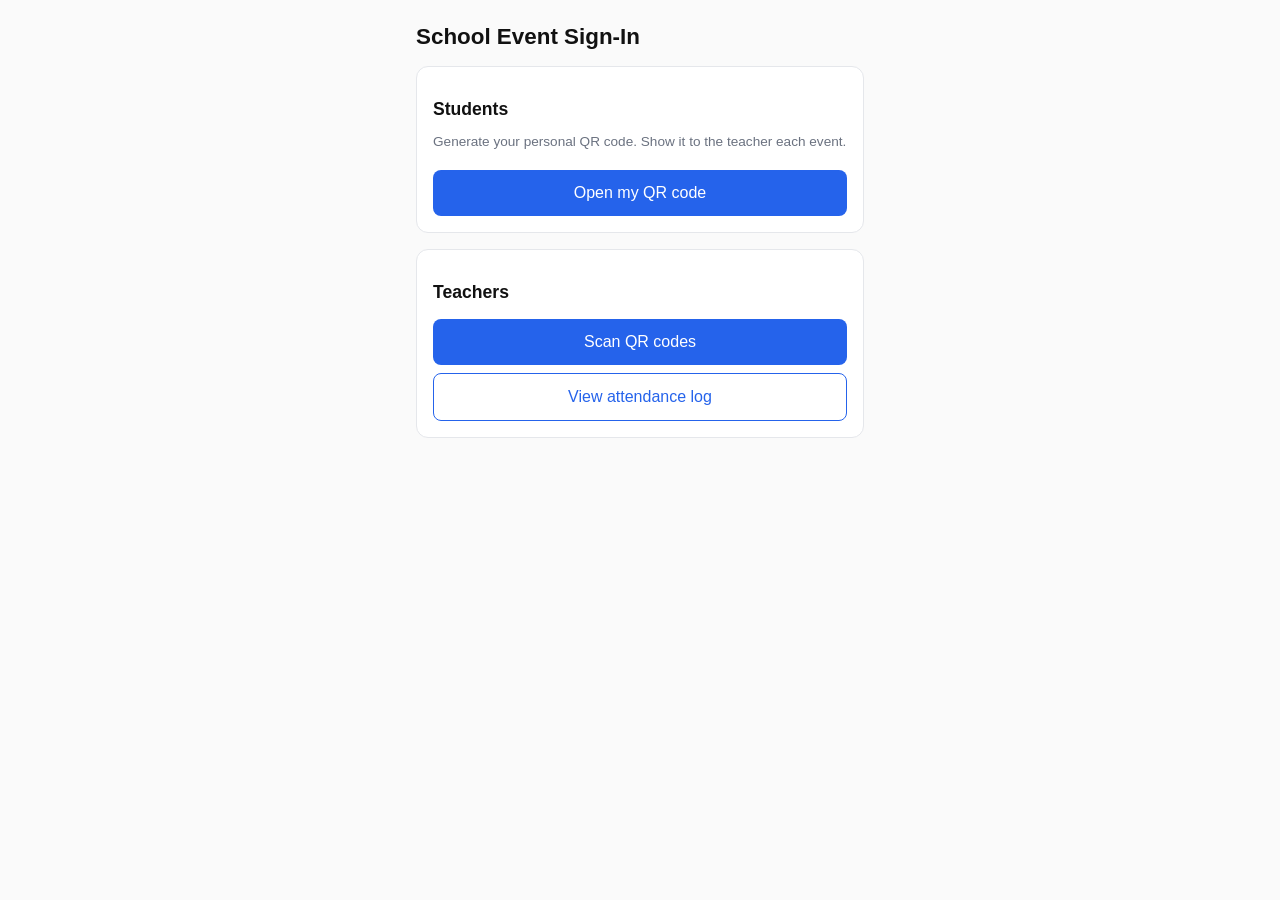
==== static/index.html @ 312b409c "Add FastAPI QR sign-in app - /me: students generate a stored key + QR (name+key payload). - /scan: t" ====
<!doctype html>
<html lang="en">
<head>
  <meta charset="utf-8">
  <meta name="viewport" content="width=device-width, initial-scale=1, viewport-fit=cover">
  <title>Sign-In</title>
  <link rel="stylesheet" href="/static/style.css">
</head>
<body>
  <main>
    <h1>School Event Sign-In</h1>
    <div class="card">
      <h2>Students</h2>
      <p class="muted">Generate your personal QR code. Show it to the teacher each event.</p>
      <a href="/me"><button>Open my QR code</button></a>
    </div>
    <div class="card">
      <h2>Teachers</h2>
      <a href="/scan"><button>Scan QR codes</button></a>
      <a href="/log"><button class="secondary">View attendance log</button></a>
    </div>
  </main>
</body>
</html>
---- static/style.css ----
:root {
  color-scheme: light dark;
  --fg: #111;
  --bg: #fafafa;
  --card: #fff;
  --accent: #2563eb;
  --ok: #15803d;
  --warn: #b45309;
  --err: #b91c1c;
  --border: #e5e7eb;
}
@media (prefers-color-scheme: dark) {
  :root {
    --fg: #f1f5f9;
    --bg: #0f172a;
    --card: #1e293b;
    --border: #334155;
  }
}
* { box-sizing: border-box; }
html, body {
  margin: 0;
  font-family: -apple-system, BlinkMacSystemFont, "Segoe UI", Roboto, sans-serif;
  background: var(--bg);
  color: var(--fg);
  font-size: 16px;
}
main {
  max-width: 480px;
  margin: 0 auto;
  padding: 16px;
}
h1 { font-size: 1.4rem; margin: 8px 0 16px; }
h2 { font-size: 1.1rem; margin: 16px 0 8px; }
.card {
  background: var(--card);
  border: 1px solid var(--border);
  border-radius: 12px;
  padding: 16px;
  margin-bottom: 16px;
}
label { display: block; font-size: 0.9rem; margin-bottom: 4px; }
input[type=text], input[type=password] {
  width: 100%;
  padding: 12px;
  font-size: 1rem;
  border: 1px solid var(--border);
  border-radius: 8px;
  background: var(--bg);
  color: var(--fg);
}
button {
  width: 100%;
  padding: 14px;
  font-size: 1rem;
  background: var(--accent);
  color: white;
  border: none;
  border-radius: 8px;
  cursor: pointer;
  margin-top: 8px;
}
button.secondary { background: transparent; color: var(--accent); border: 1px solid var(--accent); }
button:disabled { opacity: 0.5; }
.qr { display: flex; justify-content: center; padding: 16px; background: white; border-radius: 12px; }
.qr img, .qr canvas { width: 100%; max-width: 320px; height: auto; }
.muted { color: #6b7280; font-size: 0.85rem; }
.status { padding: 12px; border-radius: 8px; margin: 8px 0; font-weight: 500; }
.status.ok { background: rgba(21, 128, 61, 0.15); color: var(--ok); }
.status.warn { background: rgba(180, 83, 9, 0.15); color: var(--warn); }
.status.err { background: rgba(185, 28, 28, 0.15); color: var(--err); }
nav a { display: inline-block; margin-right: 12px; color: var(--accent); }
#reader { width: 100%; }
table { width: 100%; border-collapse: collapse; font-size: 0.9rem; }
th, td { text-align: left; padding: 8px 4px; border-bottom: 1px solid var(--border); }
ul.signins { list-style: none; padding: 0; margin: 0; }
ul.signins li { padding: 8px 0; border-bottom: 1px solid var(--border); display: flex; justify-content: space-between; }
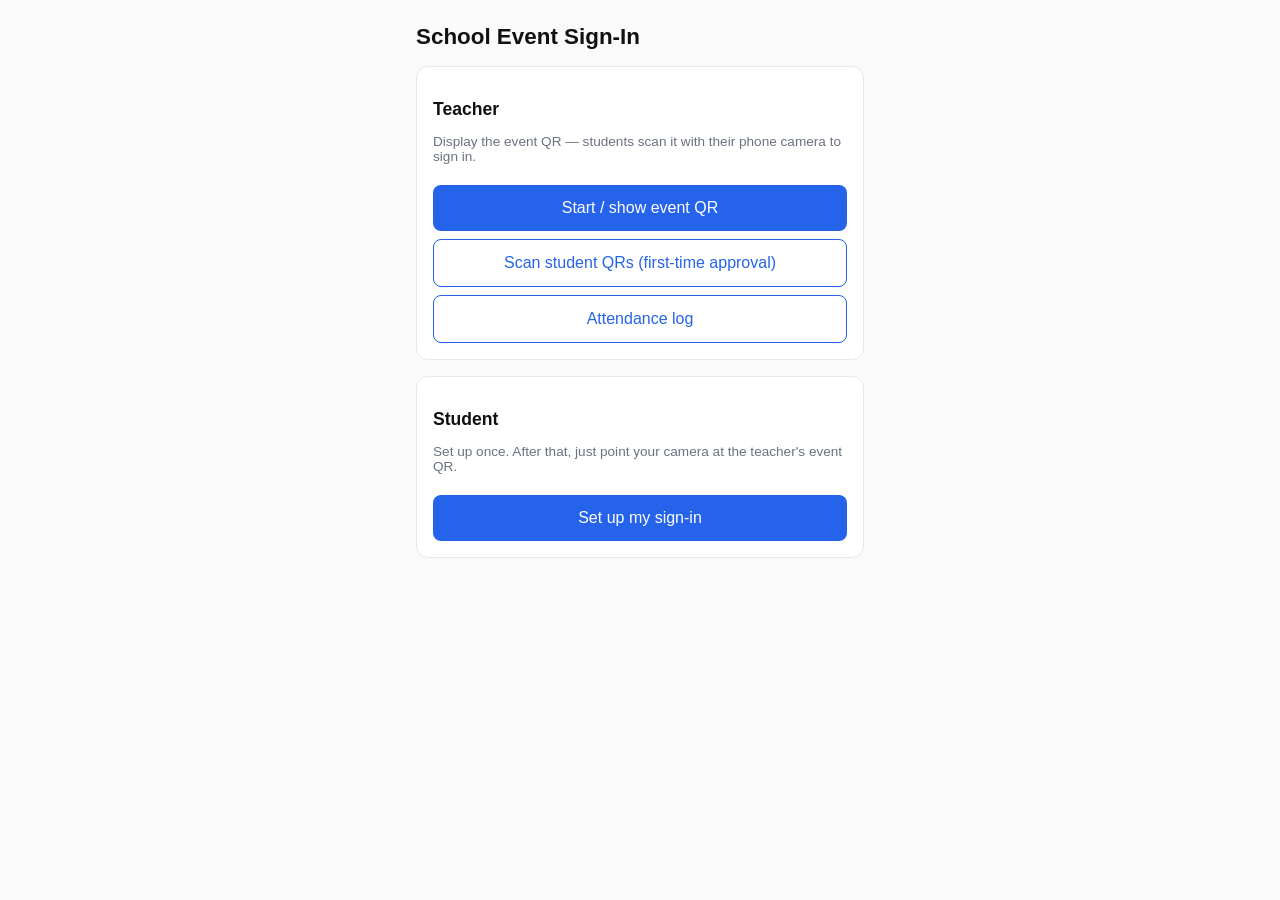
==== commit a237ccad: "Add event-QR flow as default sign-in path Teacher opens /event, hits Start, displays a QR encoding /" ====
--- a/static/index.html
+++ b/static/index.html
@@ -9,15 +9,19 @@
 <body>
   <main>
     <h1>School Event Sign-In</h1>
+
     <div class="card">
-      <h2>Students</h2>
-      <p class="muted">Generate your personal QR code. Show it to the teacher each event.</p>
-      <a href="/me"><button>Open my QR code</button></a>
+      <h2>Teacher</h2>
+      <p class="muted">Display the event QR — students scan it with their phone camera to sign in.</p>
+      <a href="/event"><button>Start / show event QR</button></a>
+      <a href="/scan"><button class="secondary">Scan student QRs (first-time approval)</button></a>
+      <a href="/log"><button class="secondary">Attendance log</button></a>
     </div>
+
     <div class="card">
-      <h2>Teachers</h2>
-      <a href="/scan"><button>Scan QR codes</button></a>
-      <a href="/log"><button class="secondary">View attendance log</button></a>
+      <h2>Student</h2>
+      <p class="muted">Set up once. After that, just point your camera at the teacher's event QR.</p>
+      <a href="/me"><button>Set up my sign-in</button></a>
     </div>
   </main>
 </body>
